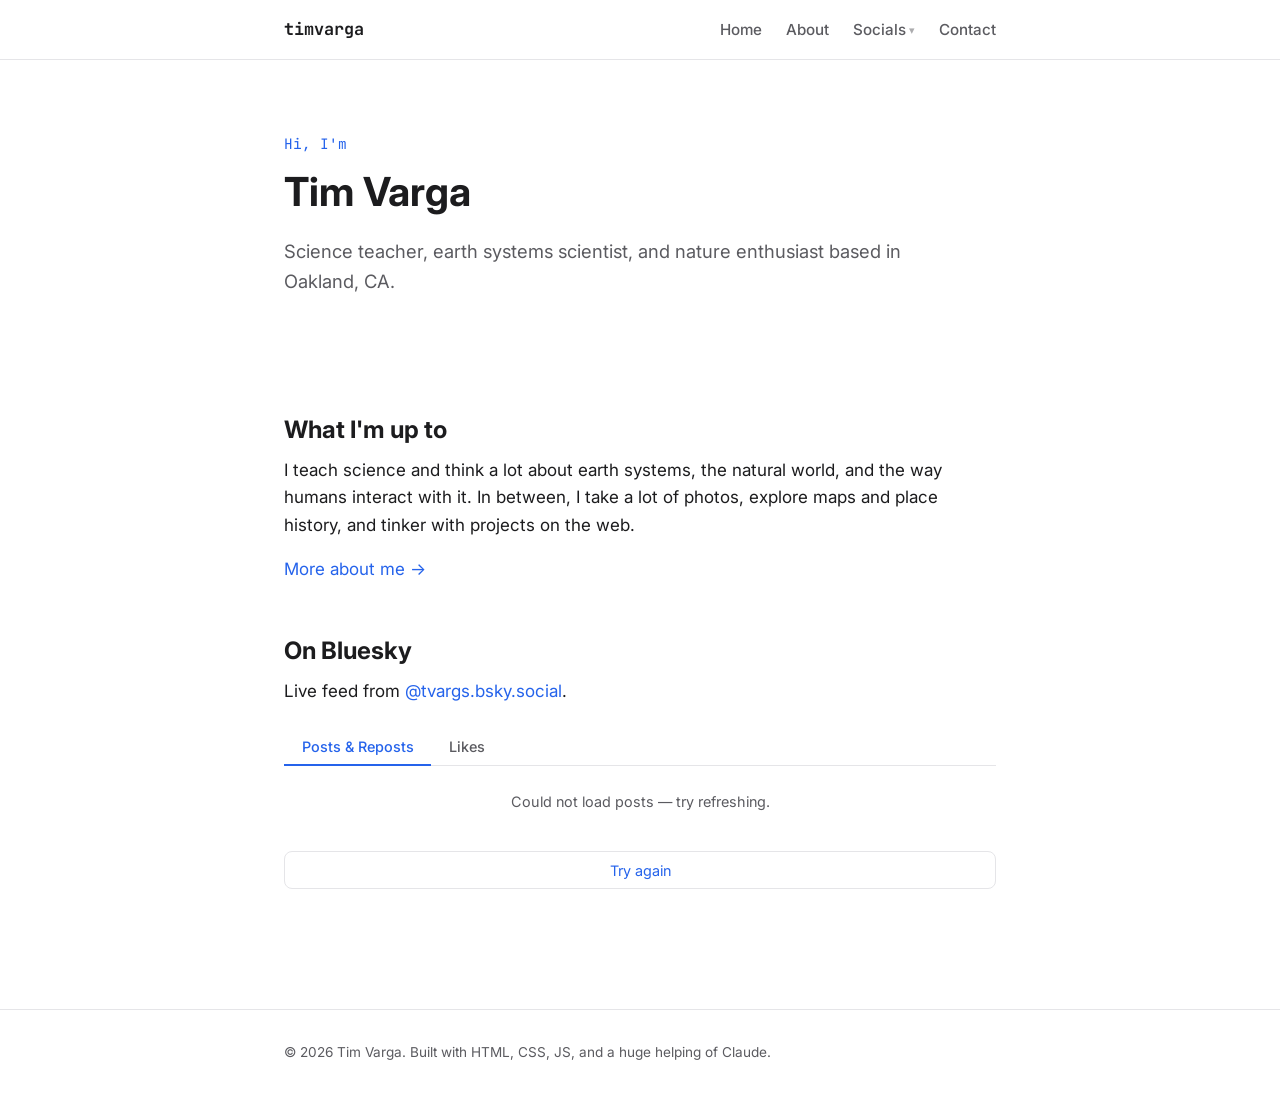
==== index.html @ c428e60c "Update Socials, desktop menu dropdown" ====
<!DOCTYPE html>
<html lang="en">
<head>
<meta charset="UTF-8">
<meta name="viewport" content="width=device-width, initial-scale=1.0">
<title>Tim Varga</title>
<meta name="description" content="Tim Varga — science teacher, earth systems scientist, and nature enthusiast based in Oakland, CA.">
<link rel="icon" href="/assets/img/favicon.svg" type="image/svg+xml">
<link rel="preconnect" href="https://fonts.googleapis.com">
<link rel="preconnect" href="https://fonts.gstatic.com" crossorigin>
<link href="https://fonts.googleapis.com/css2?family=Inter:wght@400;500;600;700&family=JetBrains+Mono:wght@400;600&display=swap" rel="stylesheet">
<link rel="stylesheet" href="/assets/css/style.css">
</head>
<body>

<header class="site-header">
  <nav class="nav-bar">
    <a class="nav-brand" href="/index.html">timvarga</a>
    <button class="nav-toggle" aria-label="Toggle navigation" aria-expanded="false">
      <span></span><span></span><span></span>
    </button>
    <ul class="nav-links">
      <li><a href="/index.html">Home</a></li>
      <li><a href="/about.html">About</a></li>
      <li class="nav-item--has-dropdown">
        <a href="/social.html">Socials</a>
        <div class="nav-dropdown">
          <a class="ndi ndi--bluesky"   href="https://bsky.app/profile/tvargs.bsky.social" target="_blank" rel="noopener" aria-label="Bluesky"><svg viewBox="0 0 24 24" fill="none" aria-hidden="true"><path d="M8.5 8.5c.9 1.2 1.8 3.6 3.5 3.6s2.6-2.4 3.5-3.6c.6-.8 2-.5 2 .8 0 .8-.4 3.7-1.6 4.4-.8.5-2 .3-3.9.3s-3.1.2-3.9-.3C6.9 13 6.5 10.1 6.5 9.3c0-1.3 1.4-1.6 2-.8z" fill="#fff"/></svg></a>
          <a class="ndi ndi--linkedin"  href="https://www.linkedin.com/in/timvarga/" target="_blank" rel="noopener" aria-label="LinkedIn"><svg viewBox="0 0 24 24" fill="none" aria-hidden="true"><path d="M8.5 10H6.5v7h2V10zM7.5 9a1.2 1.2 0 1 0 0-2.4A1.2 1.2 0 0 0 7.5 9zM17.5 13c0-1.9-.8-3-2.4-3-1 0-1.7.5-2.1 1.2V10h-2v7h2v-3.7c0-1 .5-1.8 1.4-1.8.9 0 1.1.7 1.1 1.7V17h2v-4z" fill="#fff"/></svg></a>
          <a class="ndi ndi--strava"    href="https://www.strava.com/athletes/114949356" target="_blank" rel="noopener" aria-label="Strava"><svg viewBox="0 0 24 24" fill="none" aria-hidden="true"><path d="M10.5 17.5 8 12.5h3L13 5l2 7.5h3L15.5 17.5 13 13l-2.5 4.5z" fill="#fff"/></svg></a>
          <a class="ndi ndi--instagram" href="https://www.instagram.com/tim" target="_blank" rel="noopener" aria-label="Instagram"><svg viewBox="0 0 24 24" fill="none" aria-hidden="true"><rect x="7" y="7" width="10" height="10" rx="3" stroke="#fff" stroke-width="1.5" fill="none"/><circle cx="12" cy="12" r="2.5" stroke="#fff" stroke-width="1.5" fill="none"/><circle cx="16.2" cy="7.8" r=".8" fill="#fff"/></svg></a>
          <a class="ndi ndi--facebook"  href="https://www.facebook.com/timvarga" target="_blank" rel="noopener" aria-label="Facebook"><svg viewBox="0 0 24 24" fill="none" aria-hidden="true"><path d="M13.5 7.5H15V5h-1.5C12 5 11 6.1 11 7.5V9H9.5v2.5H11V19h2.5v-7.5h1.5L15.5 9H13.5V7.5z" fill="#fff"/></svg></a>
          <a class="ndi ndi--pinterest" href="https://www.pinterest.com/timvarga/" target="_blank" rel="noopener" aria-label="Pinterest"><svg viewBox="0 0 24 24" fill="none" aria-hidden="true"><path d="M12 5.5A6.5 6.5 0 0 0 9.1 17.8c-.1-.7-.2-1.7 0-2.5l1-4.3s-.3-.5-.3-1.3c0-1.2.7-2.1 1.6-2.1.7 0 1.1.5 1.1 1.2 0 .7-.5 1.8-.7 2.8-.2.8.4 1.5 1.2 1.5 1.4 0 2.5-1.5 2.5-3.6 0-1.9-1.3-3.2-3.2-3.2A3.6 3.6 0 0 0 8.6 9.9c0 .7.3 1.5.6 1.9.1.1 0 .2 0 .3l-.2.9c-.1.3-.3.3-.5.2-1.1-.5-1.8-2-1.8-3.2 0-2.6 1.9-5 5.5-5 2.9 0 5.1 2 5.1 4.7 0 2.8-1.8 5-4.2 5-.8 0-1.6-.4-1.9-1l-.5 1.9c-.2.7-.6 1.5-.9 2A6.5 6.5 0 1 0 12 5.5z" fill="#fff"/></svg></a>
          <a class="ndi ndi--github"    href="https://github.com/timvarga" target="_blank" rel="noopener" aria-label="GitHub"><svg viewBox="0 0 24 24" fill="none" aria-hidden="true"><path fill-rule="evenodd" clip-rule="evenodd" d="M12 5a7 7 0 0 0-2.21 13.63c.35.06.48-.15.48-.34v-1.2c-1.94.42-2.35-.94-2.35-.94-.32-.81-.78-1.02-.78-1.02-.63-.43.05-.42.05-.42.7.05 1.07.72 1.07.72.62 1.06 1.63.76 2.03.58.06-.45.24-.76.44-.93-1.55-.18-3.18-.77-3.18-3.44 0-.76.27-1.38.72-1.87-.07-.18-.31-.88.07-1.84 0 0 .58-.19 1.9.71A6.6 6.6 0 0 1 12 8.8c.59 0 1.18.08 1.74.23 1.32-.9 1.9-.71 1.9-.71.38.96.14 1.66.07 1.84.45.49.72 1.11.72 1.87 0 2.68-1.63 3.27-3.19 3.44.25.22.48.65.48 1.3v1.93c0 .19.13.4.48.34A7 7 0 0 0 12 5z" fill="#fff"/></svg></a>
          <a class="ndi ndi--flickr"    href="https://www.flickr.com/photos/timvarga/" target="_blank" rel="noopener" aria-label="Flickr"><svg viewBox="0 0 24 24" fill="none" aria-hidden="true"><circle cx="9" cy="12" r="3.5" fill="#ff0084"/><circle cx="15" cy="12" r="3.5" fill="#0063dc"/></svg></a>
          <a class="ndi ndi--twitter"   href="https://x.com/tvargs" target="_blank" rel="noopener" aria-label="Twitter / X"><svg viewBox="0 0 24 24" fill="none" aria-hidden="true"><path d="M13.6 10.9 18.4 5.5h-1.1L13.1 10.2 9.8 5.5H6l5.1 7.4L6 18.5h1.1l4.4-5.1 3.6 5.1H19L13.6 10.9zm-1.6 1.8-.5-.7-4-5.7H9.3l3.2 4.6.5.7 4.2 6h-1.7l-3.5-5z" fill="#fff"/></svg></a>
        </div>
      </li>
      <li><a href="/contact.html">Contact</a></li>
    </ul>
  </nav>
</header>

<main>
  <div class="container">
    <section class="hero">
      <span class="eyebrow">Hi, I'm</span>
      <h1>Tim Varga</h1>
      <p class="lede">
        Science teacher, earth systems scientist, and nature enthusiast based in Oakland, CA.
      </p>
    </section>

    <section>
      <h2>What I'm up to</h2>
      <p>
        I teach science and think a lot about earth systems, the natural world, and the
        way humans interact with it. In between, I take a lot of photos, explore maps
        and place history, and tinker with projects on the web.
      </p>
      <p><a href="/about.html">More about me &rarr;</a></p>
    </section>

    <section>
      <h2>On Bluesky</h2>
      <p>
        Live feed from
        <a href="https://bsky.app/profile/tvargs.bsky.social" target="_blank" rel="noopener">@tvargs.bsky.social</a>.
      </p>

      <div class="bsky-tabs" role="tablist">
        <button class="bsky-tab is-active" role="tab" data-panel="bsky-panel-posts">Posts &amp; Reposts</button>
        <button class="bsky-tab" role="tab" data-panel="bsky-panel-likes">Likes</button>
      </div>

      <div id="bsky-panel-posts" class="bsky-panel is-active" role="tabpanel">
        <div id="bsky-posts-feed"></div>
        <button id="bsky-posts-more" class="bsky-load-more">Load more</button>
      </div>

      <div id="bsky-panel-likes" class="bsky-panel" role="tabpanel">
        <div id="bsky-likes-feed"></div>
        <button id="bsky-likes-more" class="bsky-load-more" style="display:none">Load more</button>
      </div>
    </section>
  </div>
</main>

<footer class="site-footer">
  <div class="container">
    &copy; <span id="year">2026</span> Tim Varga. Built with HTML, CSS, JS, and a huge helping of Claude.
  </div>
</footer>

<script src="/assets/js/main.js"></script>
<script src="/assets/js/bluesky-feed.js"></script>
<script>document.getElementById('year').textContent = new Date().getFullYear();</script>
</body>
</html>
---- assets/css/style.css ----
/* ==========================================================================
   timvarga.com — minimal, clean stylesheet
   Hand-written, no framework dependency. Open-source font via Google Fonts.
   ========================================================================== */

:root {
  --color-bg: #ffffff;
  --color-bg-alt: #f7f7f8;
  --color-text: #1c1c1e;
  --color-text-muted: #5b5b60;
  --color-accent: #2563eb;
  --color-accent-hover: #1d4ed8;
  --color-border: #e5e5e8;
  --max-width: 760px;
  --radius: 8px;
  --font-sans: "Inter", -apple-system, BlinkMacSystemFont, "Segoe UI", Roboto,
    Helvetica, Arial, sans-serif;
  --font-mono: "JetBrains Mono", "SFMono-Regular", Consolas, "Liberation Mono",
    Menlo, monospace;
}

* {
  box-sizing: border-box;
}

html {
  scroll-behavior: smooth;
}

body {
  margin: 0;
  font-family: var(--font-sans);
  color: var(--color-text);
  background: var(--color-bg);
  line-height: 1.6;
  font-size: 17px;
  -webkit-font-smoothing: antialiased;
}

img {
  max-width: 100%;
  display: block;
}

a {
  color: var(--color-accent);
  text-decoration: none;
}

a:hover {
  color: var(--color-accent-hover);
  text-decoration: underline;
}

h1, h2, h3, h4 {
  line-height: 1.25;
  font-weight: 700;
  margin: 0 0 0.5em;
}

h1 { font-size: 2.1rem; }
h2 { font-size: 1.5rem; margin-top: 2.2em; }
h3 { font-size: 1.15rem; }

p { margin: 0 0 1em; }

.container {
  max-width: var(--max-width);
  margin: 0 auto;
  padding: 0 1.5rem;
}

/* ---------- Header / Nav ---------- */

.site-header {
  border-bottom: 1px solid var(--color-border);
  position: sticky;
  top: 0;
  background: rgba(255, 255, 255, 0.92);
  backdrop-filter: blur(6px);
  z-index: 10;
}

.nav-bar {
  max-width: var(--max-width);
  margin: 0 auto;
  padding: 1rem 1.5rem;
  display: flex;
  align-items: center;
  justify-content: space-between;
}

.nav-brand {
  font-weight: 700;
  font-size: 1.05rem;
  color: var(--color-text);
  text-decoration: none;
  font-family: var(--font-mono);
}

.nav-brand:hover {
  color: var(--color-accent);
  text-decoration: none;
}

.nav-links {
  display: flex;
  gap: 1.5rem;
  list-style: none;
  margin: 0;
  padding: 0;
}

.nav-links a {
  color: var(--color-text-muted);
  font-size: 0.95rem;
  font-weight: 500;
}

.nav-links a:hover,
.nav-links a[aria-current="page"] {
  color: var(--color-text);
  text-decoration: none;
}

/* Socials dropdown */
.nav-item--has-dropdown {
  position: relative;
}

.nav-item--has-dropdown > a::after {
  content: ' ▾';
  font-size: 0.7em;
  opacity: 0.5;
  vertical-align: middle;
}

.nav-dropdown {
  position: absolute;
  top: calc(100% + 0.6rem);
  right: 0;
  background: #fff;
  border: 1px solid var(--color-border);
  border-radius: var(--radius);
  box-shadow: 0 8px 24px rgba(0, 0, 0, 0.1);
  padding: 0.5rem;
  display: grid;
  grid-template-columns: repeat(3, 1fr);
  gap: 0.35rem;
  z-index: 100;
  /* Animate in */
  opacity: 0;
  visibility: hidden;
  transform: translateY(-4px);
  transition: opacity 0.15s ease, visibility 0.15s ease, transform 0.15s ease;
  pointer-events: none;
}

.nav-item--has-dropdown:hover .nav-dropdown {
  opacity: 1;
  visibility: visible;
  transform: translateY(0);
  pointer-events: auto;
}

/* Individual icon tiles */
.ndi {
  display: flex;
  align-items: center;
  justify-content: center;
  width: 34px;
  height: 34px;
  border-radius: 6px;
  text-decoration: none;
  transition: transform 0.12s ease, opacity 0.12s ease;
  flex-shrink: 0;
}

.ndi:hover {
  transform: scale(1.12);
  opacity: 0.88;
  text-decoration: none;
}

.ndi svg {
  width: 20px;
  height: 20px;
}

.ndi--bluesky   { background: #0085ff; }
.ndi--linkedin  { background: #0a66c2; }
.ndi--strava    { background: #fc4c02; }
.ndi--instagram { background: linear-gradient(135deg, #f09433 0%, #dc2743 50%, #bc1888 100%); }
.ndi--facebook  { background: #1877f2; }
.ndi--pinterest { background: #e60023; }
.ndi--github    { background: #1a1a1a; }
.ndi--flickr    { background: #111; }
.ndi--twitter   { background: #000; }

.nav-toggle {
  display: none;
  background: none;
  border: none;
  cursor: pointer;
  padding: 0.4rem;
}

.nav-toggle span {
  display: block;
  width: 22px;
  height: 2px;
  background: var(--color-text);
  margin: 4px 0;
  transition: transform 0.2s ease, opacity 0.2s ease;
}

/* ---------- Hero ---------- */

.hero {
  padding: 4.5rem 0 3rem;
}

.hero .eyebrow {
  font-family: var(--font-mono);
  color: var(--color-accent);
  font-size: 0.9rem;
  margin-bottom: 0.75rem;
  display: block;
}

.hero h1 {
  font-size: 2.5rem;
}

.hero p.lede {
  font-size: 1.15rem;
  color: var(--color-text-muted);
  max-width: 58ch;
}

.hero-actions {
  display: flex;
  gap: 0.75rem;
  margin-top: 1.5rem;
  flex-wrap: wrap;
}

/* ---------- Buttons ---------- */

.btn {
  display: inline-block;
  padding: 0.6rem 1.1rem;
  border-radius: var(--radius);
  font-weight: 600;
  font-size: 0.95rem;
  border: 1px solid transparent;
}

.btn:hover {
  text-decoration: none;
}

.btn-primary {
  background: var(--color-accent);
  color: #fff;
}

.btn-primary:hover {
  background: var(--color-accent-hover);
  color: #fff;
}

.btn-secondary {
  border-color: var(--color-border);
  color: var(--color-text);
}

.btn-secondary:hover {
  border-color: var(--color-text);
  color: var(--color-text);
}

/* ---------- Cards (Projects) ---------- */

.card-grid {
  display: grid;
  grid-template-columns: 1fr;
  gap: 1.25rem;
  margin-top: 1.5rem;
}

.card {
  border: 1px solid var(--color-border);
  border-radius: var(--radius);
  padding: 1.5rem;
  background: var(--color-bg-alt);
}

.card h3 {
  margin-bottom: 0.4rem;
}

.card .tags {
  margin: 0.75rem 0 0;
  display: flex;
  flex-wrap: wrap;
  gap: 0.4rem;
}

.tag {
  font-family: var(--font-mono);
  font-size: 0.75rem;
  background: #eef2ff;
  color: var(--color-accent);
  padding: 0.15rem 0.5rem;
  border-radius: 999px;
}

.card-links {
  margin-top: 1rem;
  display: flex;
  gap: 1rem;
  font-size: 0.9rem;
}

/* ---------- Blog ---------- */

.post-list {
  list-style: none;
  margin: 1.5rem 0 0;
  padding: 0;
}

.post-list li {
  padding: 1.1rem 0;
  border-bottom: 1px solid var(--color-border);
}

.post-list time {
  font-family: var(--font-mono);
  font-size: 0.8rem;
  color: var(--color-text-muted);
  display: block;
  margin-bottom: 0.25rem;
}

.post-list a {
  color: var(--color-text);
  font-weight: 600;
  font-size: 1.05rem;
}

.post-list a:hover {
  color: var(--color-accent);
}

article.post header {
  margin-bottom: 2rem;
}

article.post header time {
  font-family: var(--font-mono);
  font-size: 0.85rem;
  color: var(--color-text-muted);
}

/* ---------- About ---------- */

.skills-grid {
  display: grid;
  grid-template-columns: repeat(2, 1fr);
  gap: 0.5rem 1.5rem;
  list-style: none;
  padding: 0;
  margin: 1rem 0 0;
}

.skills-grid li::before {
  content: "—";
  color: var(--color-accent);
  margin-right: 0.5rem;
}

.timeline {
  margin-top: 1rem;
}

.timeline-item {
  padding-bottom: 1.5rem;
  border-bottom: 1px solid var(--color-border);
  margin-bottom: 1.5rem;
}

.timeline-item:last-child {
  border-bottom: none;
}

.timeline-item .meta {
  font-family: var(--font-mono);
  font-size: 0.82rem;
  color: var(--color-text-muted);
}

/* ---------- D3 Career Timeline ---------- */

.timeline-legend {
  display: flex;
  flex-wrap: wrap;
  gap: 0.6rem 1.1rem;
  margin-bottom: 1.5rem;
}

.legend-item {
  display: flex;
  align-items: center;
  gap: 0.35rem;
  font-size: 0.82rem;
  color: var(--color-text-muted);
}

.legend-dot {
  width: 10px;
  height: 10px;
  border-radius: 50%;
  display: inline-block;
  flex-shrink: 0;
}

.d3-timeline {
  position: relative;
  padding-left: 30px;
  margin-top: 0.5rem;
}

/* The vertical spine */
.d3-timeline::before {
  content: '';
  position: absolute;
  left: 5px;
  top: 6px;
  bottom: 12px;
  width: 2px;
  background: var(--color-border);
}

/* Year markers */
.tl-year-marker {
  position: relative;
  font-family: var(--font-mono);
  font-size: 0.75rem;
  font-weight: 600;
  letter-spacing: 0.06em;
  color: var(--color-text-muted);
  padding: 0.75rem 0 0.35rem;
  user-select: none;
}

.tl-year-marker::before {
  content: '';
  position: absolute;
  left: -30px;
  top: calc(50% + 4px);
  width: 18px;
  height: 2px;
  background: var(--color-border);
}

/* Job node row */
.tl-node {
  position: relative;
  margin-bottom: 0.6rem;
  cursor: pointer;
  outline: none;
}

/* The dot on the spine */
.tl-dot {
  position: absolute;
  left: -26px;
  top: 16px;
  width: 12px;
  height: 12px;
  border-radius: 50%;
  border: 2px solid;
  background: #fff;
  z-index: 1;
  transition: transform 0.18s ease, background-color 0.18s ease;
}

.tl-node:hover .tl-dot,
.tl-node:focus-visible .tl-dot {
  transform: scale(1.35);
}

.tl-node.is-active .tl-dot {
  transform: scale(1.35);
  background-color: currentColor; /* filled via JS inline color */
}

/* Card */
.tl-card {
  border: 1px solid var(--color-border);
  border-radius: var(--radius);
  background: var(--color-bg-alt);
  overflow: hidden;
  transition: border-color 0.15s ease, box-shadow 0.15s ease;
}

.tl-node:hover .tl-card,
.tl-node:focus-visible .tl-card {
  border-color: #c5c5c8;
}

.tl-node.is-active .tl-card {
  border-color: var(--color-accent);
  box-shadow: 0 0 0 3px rgba(37,99,235,0.08);
}

/* Card header (always visible) */
.tl-card-header {
  padding: 0.8rem 1rem;
  display: flex;
  flex-wrap: wrap;
  align-items: baseline;
  gap: 0.2rem 0.6rem;
}

.tl-title {
  font-size: 0.92rem;
  font-weight: 600;
  margin: 0;
  flex: 0 0 100%;
}

.tl-org {
  font-size: 0.83rem;
  color: var(--color-text-muted);
  flex: 1;
}

.tl-dates {
  font-family: var(--font-mono);
  font-size: 0.75rem;
  color: var(--color-text-muted);
  display: block;
  flex: 0 0 100%;
}

.tl-concurrent-badge {
  font-family: var(--font-mono);
  font-size: 0.68rem;
  padding: 0.1rem 0.45rem;
  background: #fffbeb;
  color: #92400e;
  border: 1px solid #fde68a;
  border-radius: 999px;
}

.tl-toggle-icon {
  margin-left: auto;
  color: var(--color-text-muted);
  font-size: 0.8rem;
  transition: transform 0.2s ease;
  align-self: center;
}

.tl-node.is-active .tl-toggle-icon {
  transform: rotate(180deg);
}

/* Expandable detail */
.tl-detail {
  max-height: 0;
  overflow: hidden;
  border-top: 0px solid var(--color-border);
  transition: max-height 0.32s ease, border-top-width 0.1s ease;
}

.tl-node.is-active .tl-detail {
  max-height: 700px;
  border-top-width: 1px;
}

.tl-detail-inner {
  padding: 0.9rem 1rem 1rem;
}

.tl-location {
  font-size: 0.83rem;
  color: var(--color-text-muted);
  margin-bottom: 0.6rem;
}

.tl-desc {
  font-size: 0.88rem;
  line-height: 1.55;
  color: var(--color-text);
  margin: 0 0 0.75rem;
}

/* Map placeholder box — becomes a Leaflet map once JS initialises it */
.tl-map-placeholder {
  height: 180px;
  border-radius: 6px;
  border: 1.5px dashed var(--color-accent);
  background: #f0f4ff;
  display: flex;
  align-items: center;
  justify-content: center;
  color: var(--color-accent);
  margin-top: 0.5rem;
  overflow: hidden; /* clip Leaflet tiles to rounded corners */
}

/* Once JS swaps to display:block the flex props are gone; keep the height */
.tl-map-placeholder .leaflet-container {
  height: 100%;
  width: 100%;
  border-radius: 6px;
}

.tl-map-label {
  font-family: var(--font-mono);
  font-size: 0.8rem;
}

/* Slightly larger attribution text for readability at small sizes */
.tl-map-placeholder .leaflet-control-attribution {
  font-size: 9px;
}

/* ---------- Social Media ---------- */

.social-grid {
  display: grid;
  grid-template-columns: repeat(3, 1fr);
  gap: 0.75rem;
  margin-top: 1.5rem;
}

/* Base tile — compact */
.social-card {
  border: none;
  border-radius: calc(var(--radius) + 2px);
  padding: 1.5rem 1rem;
  display: flex;
  flex-direction: column;
  align-items: center;
  text-align: center;
  gap: 0.6rem;
  color: #fff;
  min-height: 190px;
  position: relative;
  overflow: visible; /* allow sc-expand to extend beyond card bounds */
  z-index: 1;
}

/* Bring hovered card above its neighbours so the panel overlaps correctly */
.social-card:hover {
  z-index: 10;
}

/* Platform background colors */
.social-card--bluesky   { background: #0085ff; }
.social-card--linkedin  { background: #0a66c2; }
.social-card--strava    { background: #fc4c02; }
.social-card--instagram { background: linear-gradient(135deg, #f09433 0%, #e6683c 25%, #dc2743 50%, #cc2366 75%, #bc1888 100%); }
.social-card--facebook  { background: #1877f2; }
.social-card--pinterest { background: #e60023; }
.social-card--github    { background: #1a1a1a; }
.social-card--flickr    { background: #111111; }
.social-card--twitter   { background: #000000; }

/* Card body — compact face content */
.social-card-body {
  display: flex;
  flex-direction: column;
  align-items: center;
  gap: 0.3rem;
  flex: 1;
  width: 100%;
}

.social-card h3 {
  margin: 0;
  font-size: 1rem;
  font-weight: 700;
  color: #fff;
}

.social-card .handle {
  font-family: var(--font-mono);
  font-size: 0.78rem;
  color: rgba(255, 255, 255, 0.72);
  margin: 0;
  display: block;
}

/* Description exists in DOM for accessibility but is visually hidden on the compact tile */
.social-desc {
  display: none;
}

.social-icon {
  width: 40px;
  height: 40px;
  flex-shrink: 0;
}

/* Button inside compact tiles */
.social-card .btn {
  margin-top: auto;
  background: rgba(255, 255, 255, 0.15);
  border: 1px solid rgba(255, 255, 255, 0.45);
  color: #fff;
  font-size: 0.82rem;
  padding: 0.4rem 0.85rem;
}

.social-card .btn:hover {
  background: rgba(255, 255, 255, 0.28);
  border-color: rgba(255, 255, 255, 0.8);
  color: #fff;
  text-decoration: none;
}

/* ---- Expand overlay (injected by JS) ---- */
/* Absolutely positioned, so the grid layout never changes.
   Width is set by JS to fill from the card's edge to the grid boundary.
   clip-path animates the "slide open" effect. */
.sc-expand {
  position: absolute;
  top: 0;
  left: 0;
  height: 100%;
  min-height: 100%;
  background: inherit; /* picks up each card's platform color / gradient */
  border-radius: calc(var(--radius) + 2px);
  display: flex;
  align-items: center;
  gap: 1.25rem;
  padding: 1.25rem 1.5rem;
  box-sizing: border-box;
  z-index: 20;
  pointer-events: none;
  color: #fff;
  box-shadow: 0 8px 32px rgba(0, 0, 0, 0.22);
  /* Start fully clipped (invisible), open to the right */
  clip-path: inset(0 100% 0 0 round 10px);
  transition: clip-path 0.32s cubic-bezier(0.4, 0, 0.2, 1);
  overflow: hidden;
}

/* Last-column variant: panel sits at right:0 and opens leftward */
.social-card.expand-left .sc-expand {
  left: auto;
  right: 0;
  clip-path: inset(0 0% 0 100% round 10px);
}

/* Open on hover — both the card AND the panel area stay hovered (panel is a child) */
.social-card:hover .sc-expand {
  clip-path: inset(0 0% 0 0% round 10px);
  pointer-events: auto;
}

/* Expand panel content layout */
.sc-expand .social-icon {
  width: 44px;
  height: 44px;
  flex-shrink: 0;
}

.sc-expand-body {
  display: flex;
  flex-direction: column;
  gap: 0.25rem;
  flex: 1;
  min-width: 0;
}

.sc-expand-body h3 {
  margin: 0;
  font-size: 1rem;
  font-weight: 700;
  color: #fff;
}

.sc-expand-body .handle {
  font-family: var(--font-mono);
  font-size: 0.78rem;
  color: rgba(255, 255, 255, 0.72);
  display: block;
  margin: 0;
}

.sc-expand-body p {
  font-size: 0.88rem;
  line-height: 1.5;
  color: rgba(255, 255, 255, 0.9);
  margin: 0.3rem 0 0.45rem;
}

.sc-expand .btn {
  align-self: flex-start;
  margin-top: 0;
  background: rgba(255, 255, 255, 0.15);
  border: 1px solid rgba(255, 255, 255, 0.45);
  color: #fff;
  font-size: 0.82rem;
  padding: 0.4rem 0.85rem;
}

.sc-expand .btn:hover {
  background: rgba(255, 255, 255, 0.28);
  border-color: rgba(255, 255, 255, 0.8);
  color: #fff;
  text-decoration: none;
}

/* ---------- Contact ---------- */

.contact-block {
  margin-top: 1.5rem;
  padding: 1.5rem;
  border: 1px solid var(--color-border);
  border-radius: var(--radius);
  background: var(--color-bg-alt);
}

.contact-block a {
  font-weight: 600;
}

.todo-note {
  font-size: 0.85rem;
  color: #92400e;
  background: #fffbeb;
  border: 1px dashed #f59e0b;
  border-radius: var(--radius);
  padding: 0.6rem 0.9rem;
  margin: 1rem 0;
}

/* ---------- Footer ---------- */

.site-footer {
  margin-top: 4rem;
  border-top: 1px solid var(--color-border);
  padding: 2rem 0;
  color: var(--color-text-muted);
  font-size: 0.85rem;
}

main {
  min-height: 60vh;
  padding-bottom: 2rem;
}

/* ---------- Responsive ---------- */

@media (max-width: 640px) {
  .nav-toggle {
    display: block;
  }

  .nav-links {
    position: absolute;
    top: 100%;
    left: 0;
    right: 0;
    background: var(--color-bg);
    border-bottom: 1px solid var(--color-border);
    flex-direction: column;
    gap: 0;
    padding: 0.5rem 1.5rem 1rem;
    display: none;
  }

  .nav-links.is-open {
    display: flex;
  }

  .nav-links a {
    padding: 0.6rem 0;
  }

  .hero h1 {
    font-size: 2rem;
  }

  .skills-grid {
    grid-template-columns: 1fr;
  }

  .social-grid {
    grid-template-columns: repeat(2, 1fr);
  }

  /* On mobile the panel overlay still works — JS re-measures on resize */
}

/* ==========================================================================
   Bluesky feed (blog/index.html)
   ========================================================================== */

.bsky-tabs {
  display: flex;
  border-bottom: 1px solid var(--color-border);
  margin: 1.5rem 0 0;
  gap: 0;
}

.bsky-tab {
  padding: 0.55rem 1.1rem;
  font-family: var(--font-sans);
  font-size: 0.9rem;
  font-weight: 500;
  color: var(--color-text-muted);
  background: none;
  border: none;
  border-bottom: 2px solid transparent;
  margin-bottom: -1px;
  cursor: pointer;
  transition: color 0.15s, border-color 0.15s;
}

.bsky-tab:hover {
  color: var(--color-text);
}

.bsky-tab.is-active {
  color: var(--color-accent);
  border-bottom-color: var(--color-accent);
}

.bsky-panel {
  display: none;
}

.bsky-panel.is-active {
  display: block;
}

/* Individual post card */
.bsky-card {
  border: 1px solid var(--color-border);
  border-radius: var(--radius);
  padding: 1rem 1.1rem;
  margin: 0.75rem 0;
  background: var(--color-bg);
}

.bsky-repost-header {
  font-size: 0.82rem;
  color: var(--color-text-muted);
  margin-bottom: 0.6rem;
}

.bsky-author {
  display: flex;
  align-items: center;
  gap: 0.6rem;
  margin-bottom: 0.5rem;
}

.bsky-avatar {
  width: 36px;
  height: 36px;
  border-radius: 50%;
  object-fit: cover;
  flex-shrink: 0;
}

.bsky-avatar-placeholder {
  background: var(--color-bg-alt);
  border: 1px solid var(--color-border);
}

.bsky-author-name {
  font-size: 0.9rem;
  font-weight: 600;
  line-height: 1.2;
}

.bsky-author-handle {
  font-size: 0.82rem;
  color: var(--color-text-muted);
  line-height: 1.2;
}

.bsky-text {
  font-size: 0.95rem;
  line-height: 1.55;
  margin: 0.3rem 0 0.5rem;
  word-break: break-word;
}

/* Image embeds */
.bsky-embed-images {
  display: flex;
  gap: 0.4rem;
  flex-wrap: wrap;
  margin: 0.5rem 0;
}

.bsky-embed-images img {
  max-height: 220px;
  max-width: 100%;
  border-radius: 6px;
  object-fit: cover;
}

/* External link preview */
.bsky-embed-external {
  display: flex;
  align-items: flex-start;
  gap: 0.6rem;
  border: 1px solid var(--color-border);
  border-radius: 6px;
  padding: 0.6rem 0.8rem;
  margin: 0.5rem 0;
  text-decoration: none;
  color: inherit;
  font-size: 0.88rem;
  transition: border-color 0.15s;
}

.bsky-embed-external:hover {
  border-color: var(--color-accent);
}

.bsky-embed-external-thumb {
  width: 56px;
  height: 56px;
  object-fit: cover;
  border-radius: 4px;
  flex-shrink: 0;
}

.bsky-embed-external-body {
  flex: 1;
  min-width: 0;
}

.bsky-embed-external-title {
  font-weight: 600;
  color: var(--color-text);
  white-space: nowrap;
  overflow: hidden;
  text-overflow: ellipsis;
}

.bsky-embed-external-desc {
  color: var(--color-text-muted);
  margin-top: 0.2rem;
  display: -webkit-box;
  -webkit-line-clamp: 2;
  -webkit-box-orient: vertical;
  overflow: hidden;
}

/* Quote post embed */
.bsky-embed-quote {
  border: 1px solid var(--color-border);
  border-radius: 6px;
  padding: 0.55rem 0.8rem;
  margin: 0.5rem 0;
  font-size: 0.88rem;
}

.bsky-embed-quote-author {
  font-weight: 600;
  color: var(--color-text-muted);
  margin-bottom: 0.2rem;
}

.bsky-embed-quote-text {
  word-break: break-word;
}

/* Engagement + date row */
.bsky-meta {
  display: flex;
  align-items: center;
  gap: 0.9rem;
  margin-top: 0.65rem;
  font-size: 0.82rem;
  color: var(--color-text-muted);
  flex-wrap: wrap;
}

.bsky-meta a {
  color: var(--color-text-muted);
  margin-left: auto;
}

.bsky-meta a:hover {
  color: var(--color-accent);
}

/* Load more button */
.bsky-load-more {
  display: block;
  width: 100%;
  margin: 0.5rem 0 1.5rem;
  padding: 0.6rem 1rem;
  background: none;
  border: 1px solid var(--color-border);
  border-radius: var(--radius);
  font-family: var(--font-sans);
  font-size: 0.9rem;
  color: var(--color-accent);
  cursor: pointer;
  transition: background 0.15s, border-color 0.15s;
}

.bsky-load-more:hover:not(:disabled) {
  background: var(--color-bg-alt);
  border-color: var(--color-accent);
}

.bsky-load-more:disabled {
  opacity: 0.5;
  cursor: default;
}

.bsky-status {
  text-align: center;
  color: var(--color-text-muted);
  font-size: 0.9rem;
  padding: 1.5rem 0;
}
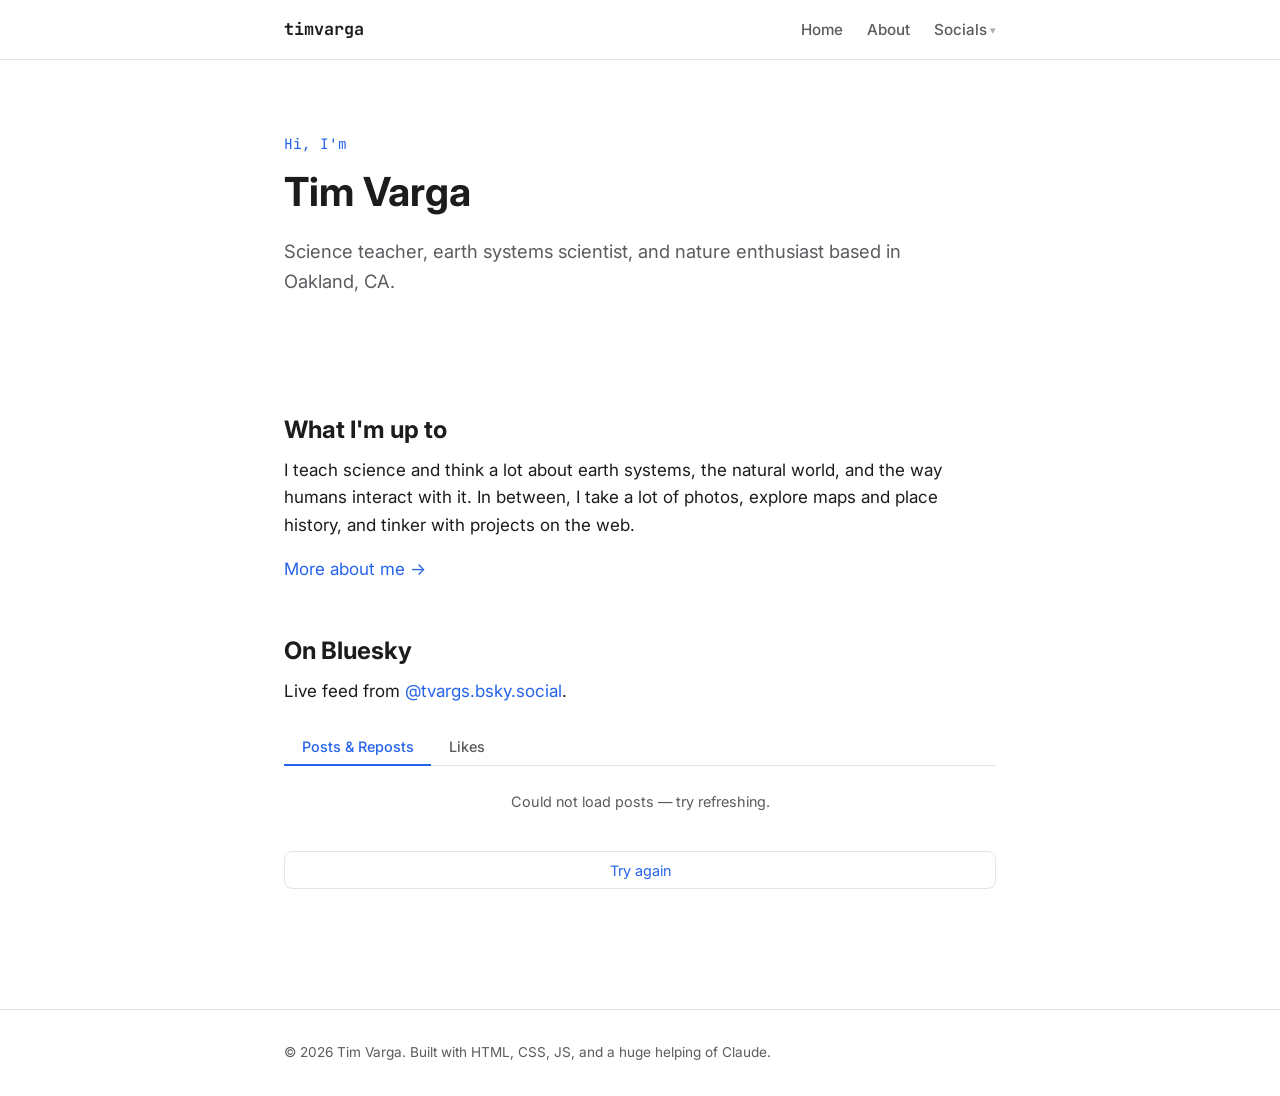
==== commit b1f58f19: "Fix Socials dropdown hover gap; remove Contact from nav" ====
--- a/index.html
+++ b/index.html
@@ -36,7 +36,6 @@
           <a class="ndi ndi--twitter"   href="https://x.com/tvargs" target="_blank" rel="noopener" aria-label="Twitter / X"><svg viewBox="0 0 24 24" fill="none" aria-hidden="true"><path d="M13.6 10.9 18.4 5.5h-1.1L13.1 10.2 9.8 5.5H6l5.1 7.4L6 18.5h1.1l4.4-5.1 3.6 5.1H19L13.6 10.9zm-1.6 1.8-.5-.7-4-5.7H9.3l3.2 4.6.5.7 4.2 6h-1.7l-3.5-5z" fill="#fff"/></svg></a>
         </div>
       </li>
-      <li><a href="/contact.html">Contact</a></li>
     </ul>
   </nav>
 </header>
--- a/assets/css/style.css
+++ b/assets/css/style.css
@@ -156,6 +156,17 @@
   pointer-events: none;
 }
 
+/* Invisible bridge fills the gap between the nav item and the dropdown,
+   keeping :hover alive while the mouse travels downward */
+.nav-dropdown::before {
+  content: '';
+  position: absolute;
+  top: -0.75rem;
+  left: -0.5rem;
+  right: -0.5rem;
+  height: 0.75rem;
+}
+
 .nav-item--has-dropdown:hover .nav-dropdown {
   opacity: 1;
   visibility: visible;
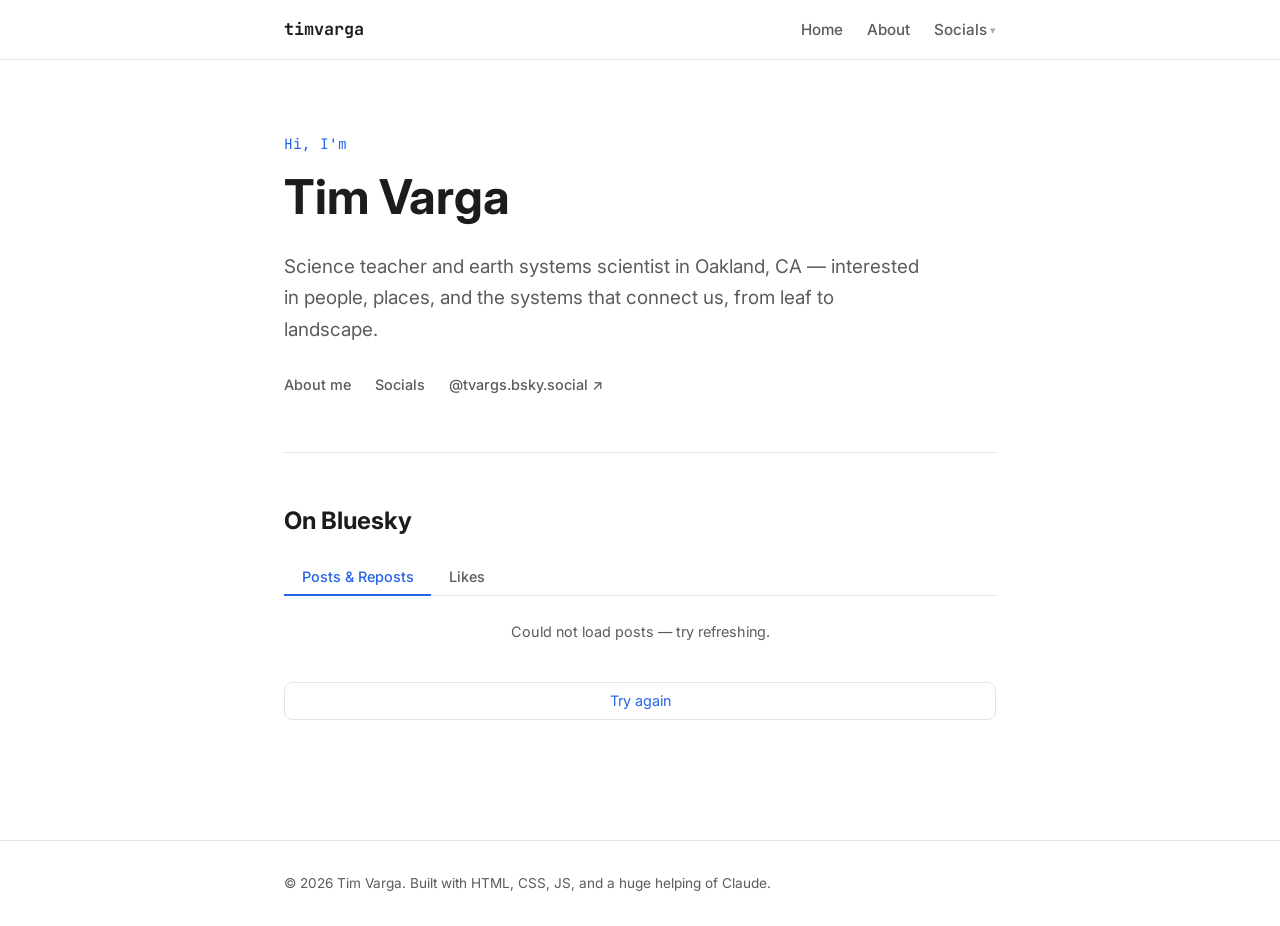
==== commit d5553720: "Polish homepage: updated hero, removed redundant section, added quick links" ====
--- a/index.html
+++ b/index.html
@@ -4,12 +4,13 @@
 <meta charset="UTF-8">
 <meta name="viewport" content="width=device-width, initial-scale=1.0">
 <title>Tim Varga</title>
-<meta name="description" content="Tim Varga — science teacher, earth systems scientist, and nature enthusiast based in Oakland, CA.">
+<meta name="description" content="Tim Varga — science teacher and earth systems scientist in Oakland, CA, interested in people, places, and the systems that connect us.">
 <link rel="icon" href="/assets/img/favicon.svg" type="image/svg+xml">
 <link rel="preconnect" href="https://fonts.googleapis.com">
 <link rel="preconnect" href="https://fonts.gstatic.com" crossorigin>
 <link href="https://fonts.googleapis.com/css2?family=Inter:wght@400;500;600;700&family=JetBrains+Mono:wght@400;600&display=swap" rel="stylesheet">
 <link rel="stylesheet" href="/assets/css/style.css">
+<link rel="stylesheet" href="https://townsquare.cauenapier.com/widget.css">
 </head>
 <body>
 
@@ -46,26 +47,19 @@
       <span class="eyebrow">Hi, I'm</span>
       <h1>Tim Varga</h1>
       <p class="lede">
-        Science teacher, earth systems scientist, and nature enthusiast based in Oakland, CA.
+        Science teacher and earth systems scientist in Oakland, CA —
+        interested in people, places, and the systems that connect us,
+        from leaf to landscape.
       </p>
-    </section>
-
-    <section>
-      <h2>What I'm up to</h2>
-      <p>
-        I teach science and think a lot about earth systems, the natural world, and the
-        way humans interact with it. In between, I take a lot of photos, explore maps
-        and place history, and tinker with projects on the web.
-      </p>
-      <p><a href="/about.html">More about me &rarr;</a></p>
+      <nav class="hero-links" aria-label="Quick links">
+        <a href="/about.html">About me</a>
+        <a href="/social.html">Socials</a>
+        <a href="https://bsky.app/profile/tvargs.bsky.social" target="_blank" rel="noopener">@tvargs.bsky.social ↗</a>
+      </nav>
     </section>
 
     <section>
       <h2>On Bluesky</h2>
-      <p>
-        Live feed from
-        <a href="https://bsky.app/profile/tvargs.bsky.social" target="_blank" rel="noopener">@tvargs.bsky.social</a>.
-      </p>
 
       <div class="bsky-tabs" role="tablist">
         <button class="bsky-tab is-active" role="tab" data-panel="bsky-panel-posts">Posts &amp; Reposts</button>
@@ -94,5 +88,15 @@
 <script src="/assets/js/main.js"></script>
 <script src="/assets/js/bluesky-feed.js"></script>
 <script>document.getElementById('year').textContent = new Date().getFullYear();</script>
+<div id="townsquare-root"></div>
+<script type="module">
+  import { mountTownSquare } from "https://townsquare.cauenapier.com/townsquare.mjs";
+  mountTownSquare(document.getElementById("townsquare-root"), {
+    serverOrigin: "https://townsquare.cauenapier.com",
+    siteKey: "site_FatlVP8rmZ0S8j8W",
+    scene: {"benches":2,"benchXs":[0.2,0.72],"trees":6,"treeXs":[0.8,0.58,0.36,0.9,0.18,0.68],"lamps":1,"lampXs":[0.12],"birds":1},
+    theme: "host"
+  });
+</script>
 </body>
 </html>
--- a/assets/css/style.css
+++ b/assets/css/style.css
@@ -228,7 +228,9 @@
 /* ---------- Hero ---------- */
 
 .hero {
-  padding: 4.5rem 0 3rem;
+  padding: 4.5rem 0 3.5rem;
+  border-bottom: 1px solid var(--color-border);
+  margin-bottom: 0.5rem;
 }
 
 .hero .eyebrow {
@@ -240,20 +242,33 @@
 }
 
 .hero h1 {
-  font-size: 2.5rem;
+  font-size: 3rem;
 }
 
 .hero p.lede {
-  font-size: 1.15rem;
-  color: var(--color-text-muted);
-  max-width: 58ch;
-}
-
-.hero-actions {
-  display: flex;
-  gap: 0.75rem;
-  margin-top: 1.5rem;
+  font-size: 1.18rem;
+  color: var(--color-text-muted);
+  max-width: 54ch;
+  line-height: 1.65;
+}
+
+.hero-links {
+  display: flex;
+  gap: 1.5rem;
+  margin-top: 1.75rem;
   flex-wrap: wrap;
+  font-size: 0.9rem;
+}
+
+.hero-links a {
+  color: var(--color-text-muted);
+  font-weight: 500;
+  transition: color 0.12s ease;
+}
+
+.hero-links a:hover {
+  color: var(--color-accent);
+  text-decoration: none;
 }
 
 /* ---------- Buttons ---------- */
@@ -642,192 +657,62 @@
 
 /* ---------- Social Media ---------- */
 
-.social-grid {
+.social-tile-grid {
   display: grid;
   grid-template-columns: repeat(3, 1fr);
   gap: 0.75rem;
   margin-top: 1.5rem;
 }
 
-/* Base tile — compact */
-.social-card {
-  border: none;
-  border-radius: calc(var(--radius) + 2px);
-  padding: 1.5rem 1rem;
+.stile {
   display: flex;
   flex-direction: column;
   align-items: center;
+  justify-content: center;
+  gap: 0.5rem;
+  padding: 1.5rem 1rem;
+  border-radius: calc(var(--radius) + 2px);
+  text-decoration: none;
+  color: #fff;
   text-align: center;
-  gap: 0.6rem;
+  transition: transform 0.12s ease, opacity 0.12s ease;
+}
+
+.stile:hover {
+  transform: scale(1.06);
+  opacity: 0.9;
+  text-decoration: none;
+}
+
+.stile svg {
+  width: 32px;
+  height: 32px;
+  flex-shrink: 0;
+}
+
+.stile-name {
+  font-size: 0.88rem;
+  font-weight: 600;
   color: #fff;
-  min-height: 190px;
-  position: relative;
-  overflow: visible; /* allow sc-expand to extend beyond card bounds */
-  z-index: 1;
-}
-
-/* Bring hovered card above its neighbours so the panel overlaps correctly */
-.social-card:hover {
-  z-index: 10;
-}
-
-/* Platform background colors */
-.social-card--bluesky   { background: #0085ff; }
-.social-card--linkedin  { background: #0a66c2; }
-.social-card--strava    { background: #fc4c02; }
-.social-card--instagram { background: linear-gradient(135deg, #f09433 0%, #e6683c 25%, #dc2743 50%, #cc2366 75%, #bc1888 100%); }
-.social-card--facebook  { background: #1877f2; }
-.social-card--pinterest { background: #e60023; }
-.social-card--github    { background: #1a1a1a; }
-.social-card--flickr    { background: #111111; }
-.social-card--twitter   { background: #000000; }
-
-/* Card body — compact face content */
-.social-card-body {
-  display: flex;
-  flex-direction: column;
-  align-items: center;
-  gap: 0.3rem;
-  flex: 1;
-  width: 100%;
-}
-
-.social-card h3 {
-  margin: 0;
-  font-size: 1rem;
-  font-weight: 700;
-  color: #fff;
-}
-
-.social-card .handle {
+  line-height: 1.2;
+}
+
+.stile-handle {
   font-family: var(--font-mono);
-  font-size: 0.78rem;
+  font-size: 0.72rem;
   color: rgba(255, 255, 255, 0.72);
-  margin: 0;
-  display: block;
-}
-
-/* Description exists in DOM for accessibility but is visually hidden on the compact tile */
-.social-desc {
-  display: none;
-}
-
-.social-icon {
-  width: 40px;
-  height: 40px;
-  flex-shrink: 0;
-}
-
-/* Button inside compact tiles */
-.social-card .btn {
-  margin-top: auto;
-  background: rgba(255, 255, 255, 0.15);
-  border: 1px solid rgba(255, 255, 255, 0.45);
-  color: #fff;
-  font-size: 0.82rem;
-  padding: 0.4rem 0.85rem;
-}
-
-.social-card .btn:hover {
-  background: rgba(255, 255, 255, 0.28);
-  border-color: rgba(255, 255, 255, 0.8);
-  color: #fff;
-  text-decoration: none;
-}
-
-/* ---- Expand overlay (injected by JS) ---- */
-/* Absolutely positioned, so the grid layout never changes.
-   Width is set by JS to fill from the card's edge to the grid boundary.
-   clip-path animates the "slide open" effect. */
-.sc-expand {
-  position: absolute;
-  top: 0;
-  left: 0;
-  height: 100%;
-  min-height: 100%;
-  background: inherit; /* picks up each card's platform color / gradient */
-  border-radius: calc(var(--radius) + 2px);
-  display: flex;
-  align-items: center;
-  gap: 1.25rem;
-  padding: 1.25rem 1.5rem;
-  box-sizing: border-box;
-  z-index: 20;
-  pointer-events: none;
-  color: #fff;
-  box-shadow: 0 8px 32px rgba(0, 0, 0, 0.22);
-  /* Start fully clipped (invisible), open to the right */
-  clip-path: inset(0 100% 0 0 round 10px);
-  transition: clip-path 0.32s cubic-bezier(0.4, 0, 0.2, 1);
-  overflow: hidden;
-}
-
-/* Last-column variant: panel sits at right:0 and opens leftward */
-.social-card.expand-left .sc-expand {
-  left: auto;
-  right: 0;
-  clip-path: inset(0 0% 0 100% round 10px);
-}
-
-/* Open on hover — both the card AND the panel area stay hovered (panel is a child) */
-.social-card:hover .sc-expand {
-  clip-path: inset(0 0% 0 0% round 10px);
-  pointer-events: auto;
-}
-
-/* Expand panel content layout */
-.sc-expand .social-icon {
-  width: 44px;
-  height: 44px;
-  flex-shrink: 0;
-}
-
-.sc-expand-body {
-  display: flex;
-  flex-direction: column;
-  gap: 0.25rem;
-  flex: 1;
-  min-width: 0;
-}
-
-.sc-expand-body h3 {
-  margin: 0;
-  font-size: 1rem;
-  font-weight: 700;
-  color: #fff;
-}
-
-.sc-expand-body .handle {
-  font-family: var(--font-mono);
-  font-size: 0.78rem;
-  color: rgba(255, 255, 255, 0.72);
-  display: block;
-  margin: 0;
-}
-
-.sc-expand-body p {
-  font-size: 0.88rem;
-  line-height: 1.5;
-  color: rgba(255, 255, 255, 0.9);
-  margin: 0.3rem 0 0.45rem;
-}
-
-.sc-expand .btn {
-  align-self: flex-start;
-  margin-top: 0;
-  background: rgba(255, 255, 255, 0.15);
-  border: 1px solid rgba(255, 255, 255, 0.45);
-  color: #fff;
-  font-size: 0.82rem;
-  padding: 0.4rem 0.85rem;
-}
-
-.sc-expand .btn:hover {
-  background: rgba(255, 255, 255, 0.28);
-  border-color: rgba(255, 255, 255, 0.8);
-  color: #fff;
-  text-decoration: none;
-}
+  line-height: 1.2;
+}
+
+.stile--bluesky   { background: #0085ff; }
+.stile--linkedin  { background: #0a66c2; }
+.stile--strava    { background: #fc4c02; }
+.stile--instagram { background: linear-gradient(135deg, #f09433 0%, #dc2743 50%, #bc1888 100%); }
+.stile--facebook  { background: #1877f2; }
+.stile--pinterest { background: #e60023; }
+.stile--github    { background: #1a1a1a; }
+.stile--flickr    { background: #111; }
+.stile--twitter   { background: #000; }
 
 /* ---------- Contact ---------- */
 
@@ -904,11 +789,9 @@
     grid-template-columns: 1fr;
   }
 
-  .social-grid {
+  .social-tile-grid {
     grid-template-columns: repeat(2, 1fr);
   }
-
-  /* On mobile the panel overlay still works — JS re-measures on resize */
 }
 
 /* ==========================================================================
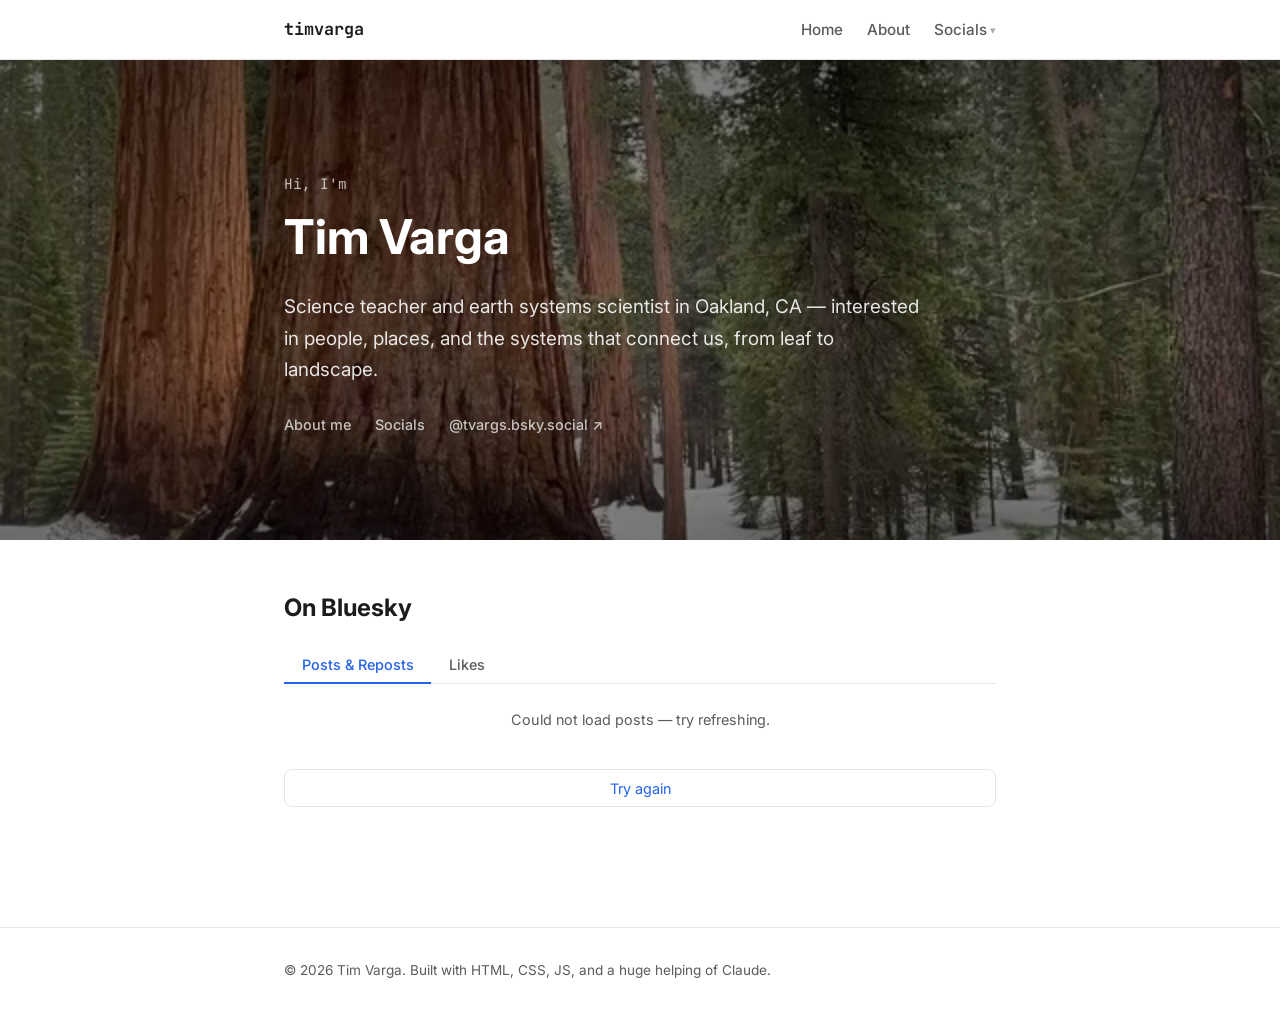
==== commit ce2c2c3a: "Add full-bleed video hero to homepage" ====
--- a/index.html
+++ b/index.html
@@ -42,8 +42,12 @@
 </header>
 
 <main>
-  <div class="container">
-    <section class="hero">
+  <section class="hero">
+    <video class="hero-video" autoplay muted loop playsinline poster="/assets/img/hero-poster.jpg">
+      <source src="/assets/video/hero.mp4" type="video/mp4">
+    </video>
+    <div class="hero-overlay"></div>
+    <div class="hero-content container">
       <span class="eyebrow">Hi, I'm</span>
       <h1>Tim Varga</h1>
       <p class="lede">
@@ -56,8 +60,10 @@
         <a href="/social.html">Socials</a>
         <a href="https://bsky.app/profile/tvargs.bsky.social" target="_blank" rel="noopener">@tvargs.bsky.social ↗</a>
       </nav>
-    </section>
+    </div>
+  </section>
 
+  <div class="container">
     <section>
       <h2>On Bluesky</h2>
 
--- a/assets/css/style.css
+++ b/assets/css/style.css
@@ -228,14 +228,45 @@
 /* ---------- Hero ---------- */
 
 .hero {
-  padding: 4.5rem 0 3.5rem;
-  border-bottom: 1px solid var(--color-border);
-  margin-bottom: 0.5rem;
+  position: relative;
+  overflow: hidden;
+  min-height: 480px;
+  display: flex;
+  align-items: center;
+  margin-bottom: 2rem;
+}
+
+.hero-video {
+  position: absolute;
+  top: 0;
+  left: 0;
+  width: 100%;
+  height: 100%;
+  object-fit: cover;
+  z-index: 0;
+}
+
+.hero-overlay {
+  position: absolute;
+  inset: 0;
+  background: linear-gradient(to bottom,
+    rgba(0,0,0,0.52) 0%,
+    rgba(0,0,0,0.32) 60%,
+    rgba(0,0,0,0.52) 100%);
+  z-index: 1;
+}
+
+.hero-content {
+  position: relative;
+  z-index: 2;
+  padding-top: 5rem;
+  padding-bottom: 4.5rem;
+  width: 100%;
 }
 
 .hero .eyebrow {
   font-family: var(--font-mono);
-  color: var(--color-accent);
+  color: rgba(255, 255, 255, 0.7);
   font-size: 0.9rem;
   margin-bottom: 0.75rem;
   display: block;
@@ -243,11 +274,12 @@
 
 .hero h1 {
   font-size: 3rem;
+  color: #fff;
 }
 
 .hero p.lede {
   font-size: 1.18rem;
-  color: var(--color-text-muted);
+  color: rgba(255, 255, 255, 0.88);
   max-width: 54ch;
   line-height: 1.65;
 }
@@ -261,13 +293,13 @@
 }
 
 .hero-links a {
-  color: var(--color-text-muted);
+  color: rgba(255, 255, 255, 0.72);
   font-weight: 500;
   transition: color 0.12s ease;
 }
 
 .hero-links a:hover {
-  color: var(--color-accent);
+  color: #fff;
   text-decoration: none;
 }
 
@@ -779,6 +811,10 @@
 
   .nav-links a {
     padding: 0.6rem 0;
+  }
+
+  .hero {
+    min-height: 360px;
   }
 
   .hero h1 {
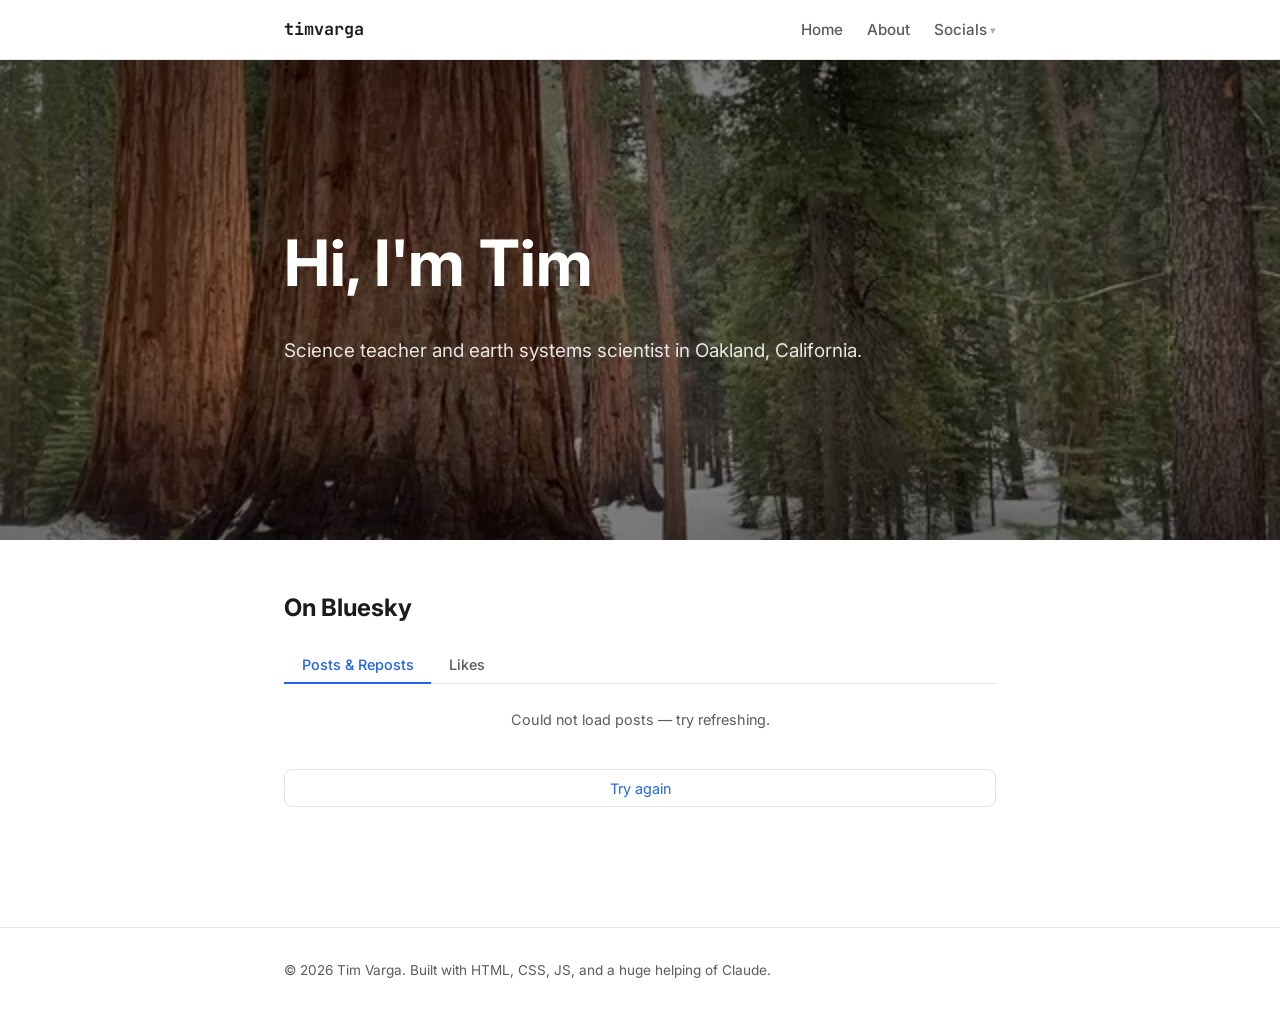
==== commit c66cd379: "Update hero section, adjust text" ====
--- a/index.html
+++ b/index.html
@@ -48,18 +48,8 @@
     </video>
     <div class="hero-overlay"></div>
     <div class="hero-content container">
-      <span class="eyebrow">Hi, I'm</span>
-      <h1>Tim Varga</h1>
-      <p class="lede">
-        Science teacher and earth systems scientist in Oakland, CA —
-        interested in people, places, and the systems that connect us,
-        from leaf to landscape.
-      </p>
-      <nav class="hero-links" aria-label="Quick links">
-        <a href="/about.html">About me</a>
-        <a href="/social.html">Socials</a>
-        <a href="https://bsky.app/profile/tvargs.bsky.social" target="_blank" rel="noopener">@tvargs.bsky.social ↗</a>
-      </nav>
+      <h1>Hi, I'm Tim</h1>
+      <p class="lede">Science teacher and earth systems scientist in Oakland, California.</p>
     </div>
   </section>
 
--- a/assets/css/style.css
+++ b/assets/css/style.css
@@ -273,7 +273,7 @@
 }
 
 .hero h1 {
-  font-size: 3rem;
+  font-size: 4rem;
   color: #fff;
 }
 
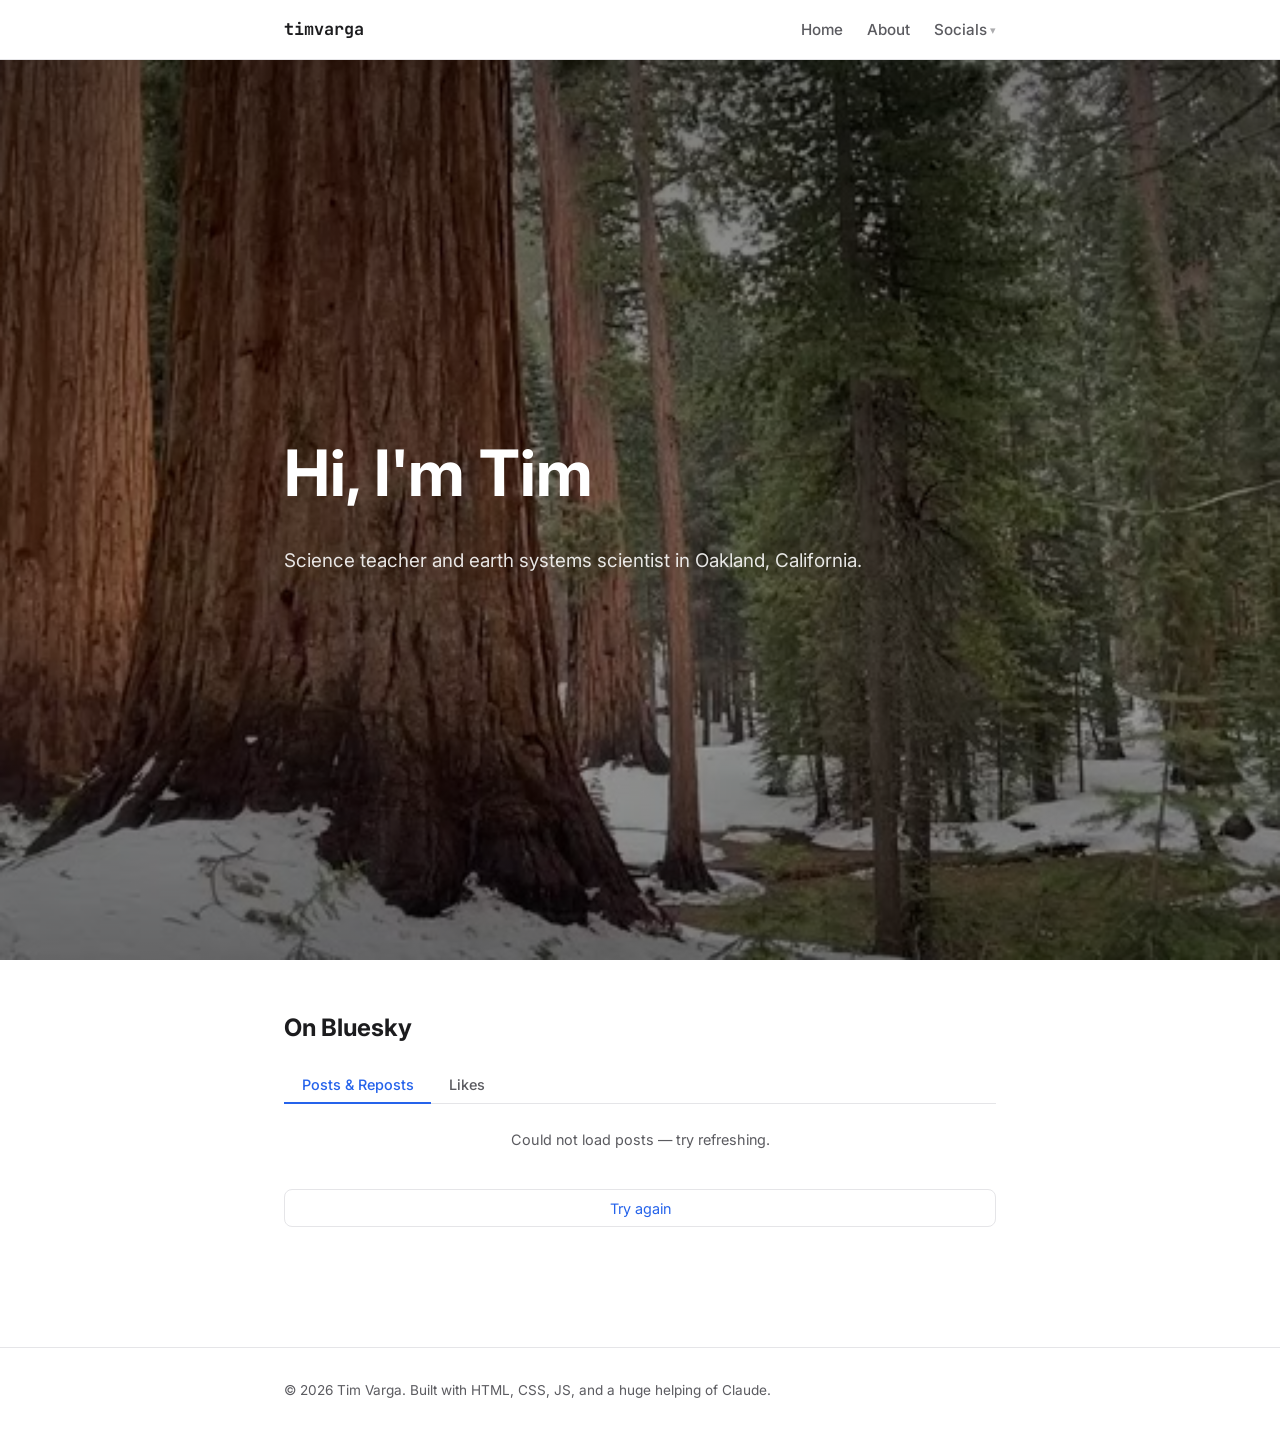
==== commit c0f626f1: "Add Open Graph meta tags for social link previews" ====
--- a/index.html
+++ b/index.html
@@ -5,6 +5,16 @@
 <meta name="viewport" content="width=device-width, initial-scale=1.0">
 <title>Tim Varga</title>
 <meta name="description" content="Tim Varga — science teacher and earth systems scientist in Oakland, CA, interested in people, places, and the systems that connect us.">
+<!-- Open Graph / Social preview -->
+<meta property="og:type" content="website">
+<meta property="og:url" content="https://timvarga.com/">
+<meta property="og:title" content="Tim Varga">
+<meta property="og:description" content="Science teacher and earth systems scientist in Oakland, California.">
+<meta property="og:image" content="https://timvarga.com/assets/img/hero-poster.jpg">
+<meta name="twitter:card" content="summary_large_image">
+<meta name="twitter:title" content="Tim Varga">
+<meta name="twitter:description" content="Science teacher and earth systems scientist in Oakland, California.">
+<meta name="twitter:image" content="https://timvarga.com/assets/img/hero-poster.jpg">
 <link rel="icon" href="/assets/img/favicon.svg" type="image/svg+xml">
 <link rel="preconnect" href="https://fonts.googleapis.com">
 <link rel="preconnect" href="https://fonts.gstatic.com" crossorigin>
--- a/assets/css/style.css
+++ b/assets/css/style.css
@@ -230,7 +230,8 @@
 .hero {
   position: relative;
   overflow: hidden;
-  min-height: 480px;
+  min-height: 100vh;
+  min-height: 100svh;
   display: flex;
   align-items: center;
   margin-bottom: 2rem;
@@ -785,6 +786,10 @@
   padding-bottom: 2rem;
 }
 
+main > .container:first-child {
+  padding-top: 3rem;
+}
+
 /* ---------- Responsive ---------- */
 
 @media (max-width: 640px) {
@@ -814,7 +819,8 @@
   }
 
   .hero {
-    min-height: 360px;
+    min-height: 100vh;
+    min-height: 100svh;
   }
 
   .hero h1 {
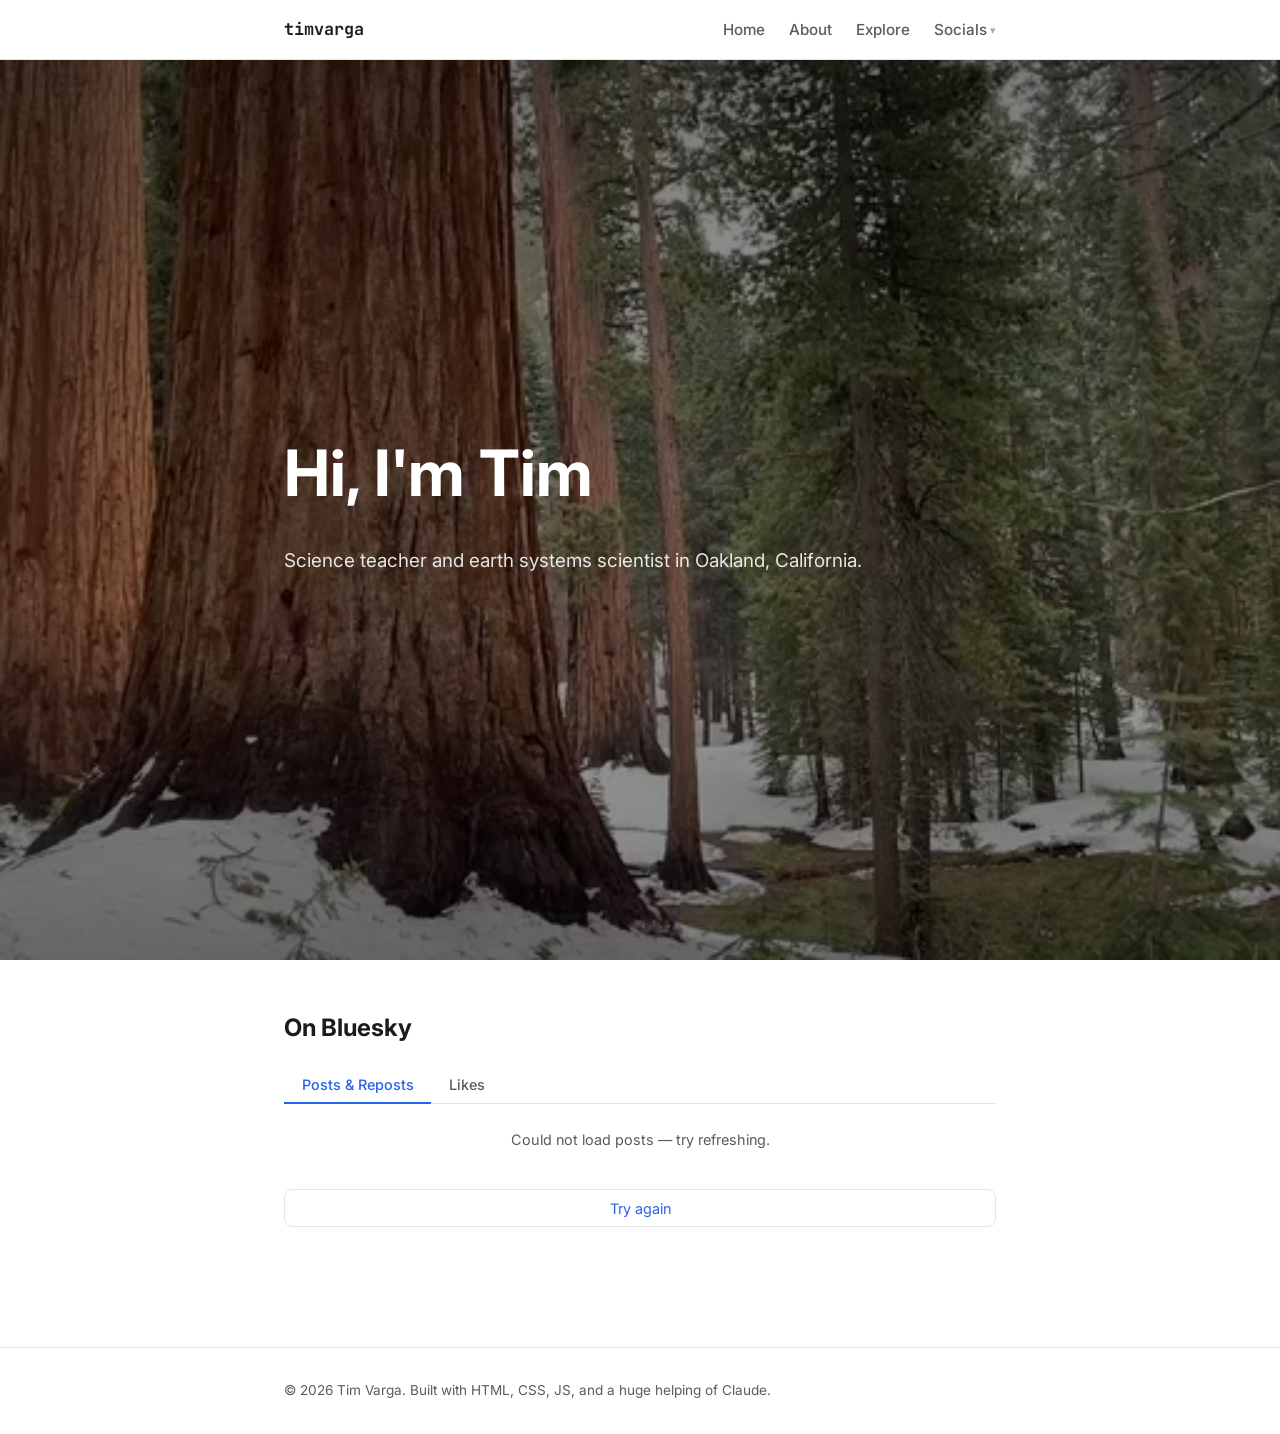
==== commit 67a855d0: "Add Explore section with dinner tracker story page" ====
--- a/index.html
+++ b/index.html
@@ -33,6 +33,7 @@
     <ul class="nav-links">
       <li><a href="/index.html">Home</a></li>
       <li><a href="/about.html">About</a></li>
+      <li><a href="/explore/">Explore</a></li>
       <li class="nav-item--has-dropdown">
         <a href="/social.html">Socials</a>
         <div class="nav-dropdown">
--- a/assets/css/style.css
+++ b/assets/css/style.css
@@ -1067,3 +1067,224 @@
   font-size: 0.9rem;
   padding: 1.5rem 0;
 }
+
+/* ==========================================================================
+   Explore section — index + story pages
+   ========================================================================== */
+
+/* Type badges (tool / viz / data / ephemera) */
+.type-badge {
+  font-family: var(--font-mono);
+  font-size: 0.7rem;
+  font-weight: 600;
+  text-transform: uppercase;
+  letter-spacing: 0.06em;
+  padding: 0.15rem 0.55rem;
+  border-radius: 4px;
+}
+.type-badge--tool     { background: #f0fdf4; color: #15803d; }
+.type-badge--viz      { background: #fff7ed; color: #c2410c; }
+.type-badge--data     { background: #f0f4ff; color: #2563eb; }
+.type-badge--ephemera { background: #faf5ff; color: #7c3aed; }
+
+/* Explore index */
+.explore-lede {
+  color: var(--color-text-muted);
+  font-size: 1rem;
+  margin: 0.25rem 0 2rem;
+}
+
+.explore-entry-list {
+  list-style: none;
+  padding: 0;
+  margin: 0;
+}
+
+.explore-entry {
+  display: grid;
+  grid-template-columns: 1fr auto;
+  gap: 0 1.5rem;
+  padding: 1.5rem 0;
+  border-bottom: 1px solid var(--color-border);
+  align-items: start;
+}
+
+.explore-entry-title {
+  font-size: 1.1rem;
+  font-weight: 600;
+  color: var(--color-text);
+  text-decoration: none;
+  grid-column: 1;
+  line-height: 1.3;
+}
+
+.explore-entry-title:hover {
+  color: var(--color-accent);
+  text-decoration: none;
+}
+
+.explore-entry-meta {
+  display: flex;
+  align-items: center;
+  gap: 0.55rem;
+  flex-wrap: wrap;
+  margin-top: 0.35rem;
+  grid-column: 1;
+}
+
+.explore-entry-desc {
+  grid-column: 1 / -1;
+  color: var(--color-text-muted);
+  font-size: 0.93rem;
+  margin: 0.4rem 0 0;
+  line-height: 1.55;
+}
+
+.explore-date {
+  font-family: var(--font-mono);
+  font-size: 0.78rem;
+  color: var(--color-text-muted);
+  white-space: nowrap;
+  padding-top: 0.15rem;
+}
+
+/* Story lede (introductory paragraph under h1) */
+.story-lede {
+  font-size: 1.1rem;
+  color: var(--color-text-muted);
+  margin-top: 0.75rem;
+  max-width: 58ch;
+  line-height: 1.6;
+}
+
+/* Story page */
+.story-header {
+  padding: 3rem 0 1.75rem;
+  border-bottom: 1px solid var(--color-border);
+  margin-bottom: 0;
+}
+
+.story-header h1 {
+  margin-bottom: 0.4rem;
+}
+
+.story-header-meta {
+  display: flex;
+  align-items: center;
+  gap: 0.65rem;
+  flex-wrap: wrap;
+  margin-top: 0.5rem;
+}
+
+.story-section {
+  padding: 2.5rem 0;
+  border-bottom: 1px solid var(--color-border);
+}
+
+.story-section:last-of-type {
+  border-bottom: none;
+}
+
+.story-section-label {
+  display: block;
+  font-family: var(--font-mono);
+  font-size: 0.7rem;
+  font-weight: 600;
+  text-transform: uppercase;
+  letter-spacing: 0.1em;
+  color: var(--color-text-muted);
+  margin-bottom: 1.1rem;
+}
+
+.story-prose {
+  max-width: 62ch;
+}
+
+.story-prose p {
+  font-size: 1.02rem;
+  line-height: 1.72;
+  margin: 0 0 1.1em;
+}
+
+.story-prose p:last-child {
+  margin-bottom: 0;
+}
+
+/* Original prompt block */
+.story-prompt {
+  background: #f5faf7;
+  border-left: 3px solid #1b4332;
+  padding: 1.1rem 1.4rem;
+  margin: 1.6rem 0;
+  border-radius: 0 var(--radius) var(--radius) 0;
+  max-width: 62ch;
+}
+
+.story-prompt-label {
+  display: block;
+  font-family: var(--font-mono);
+  font-size: 0.7rem;
+  font-weight: 600;
+  text-transform: uppercase;
+  letter-spacing: 0.08em;
+  color: #1b4332;
+  margin-bottom: 0.6rem;
+}
+
+.story-prompt p {
+  font-size: 0.95rem;
+  line-height: 1.65;
+  color: var(--color-text);
+  margin: 0;
+  font-style: italic;
+}
+
+/* Try-this prompt block */
+.story-try-prompt {
+  background: var(--color-bg-alt);
+  border: 1px solid var(--color-border);
+  border-radius: var(--radius);
+  padding: 1.2rem 1.5rem;
+  margin: 1.6rem 0;
+  font-family: var(--font-mono);
+  font-size: 0.84rem;
+  line-height: 1.7;
+  color: var(--color-text);
+  white-space: pre-wrap;
+  word-break: break-word;
+}
+
+/* Embedded app container */
+.story-app-wrap {
+  margin: 0 -1.5rem;
+  border-top: 1px solid var(--color-border);
+  border-bottom: 1px solid var(--color-border);
+}
+
+.story-app-bar {
+  display: flex;
+  align-items: center;
+  gap: 0.5rem;
+  padding: 0.55rem 1.5rem;
+  background: var(--color-bg-alt);
+  border-bottom: 1px solid var(--color-border);
+  font-family: var(--font-mono);
+  font-size: 0.78rem;
+  color: var(--color-text-muted);
+}
+
+.story-app-dot {
+  width: 7px;
+  height: 7px;
+  border-radius: 50%;
+  background: #22c55e;
+  flex-shrink: 0;
+}
+
+.story-app-iframe {
+  display: block;
+  width: 100%;
+  height: 700px;
+  border: none;
+  background: #fafaf6;
+}
